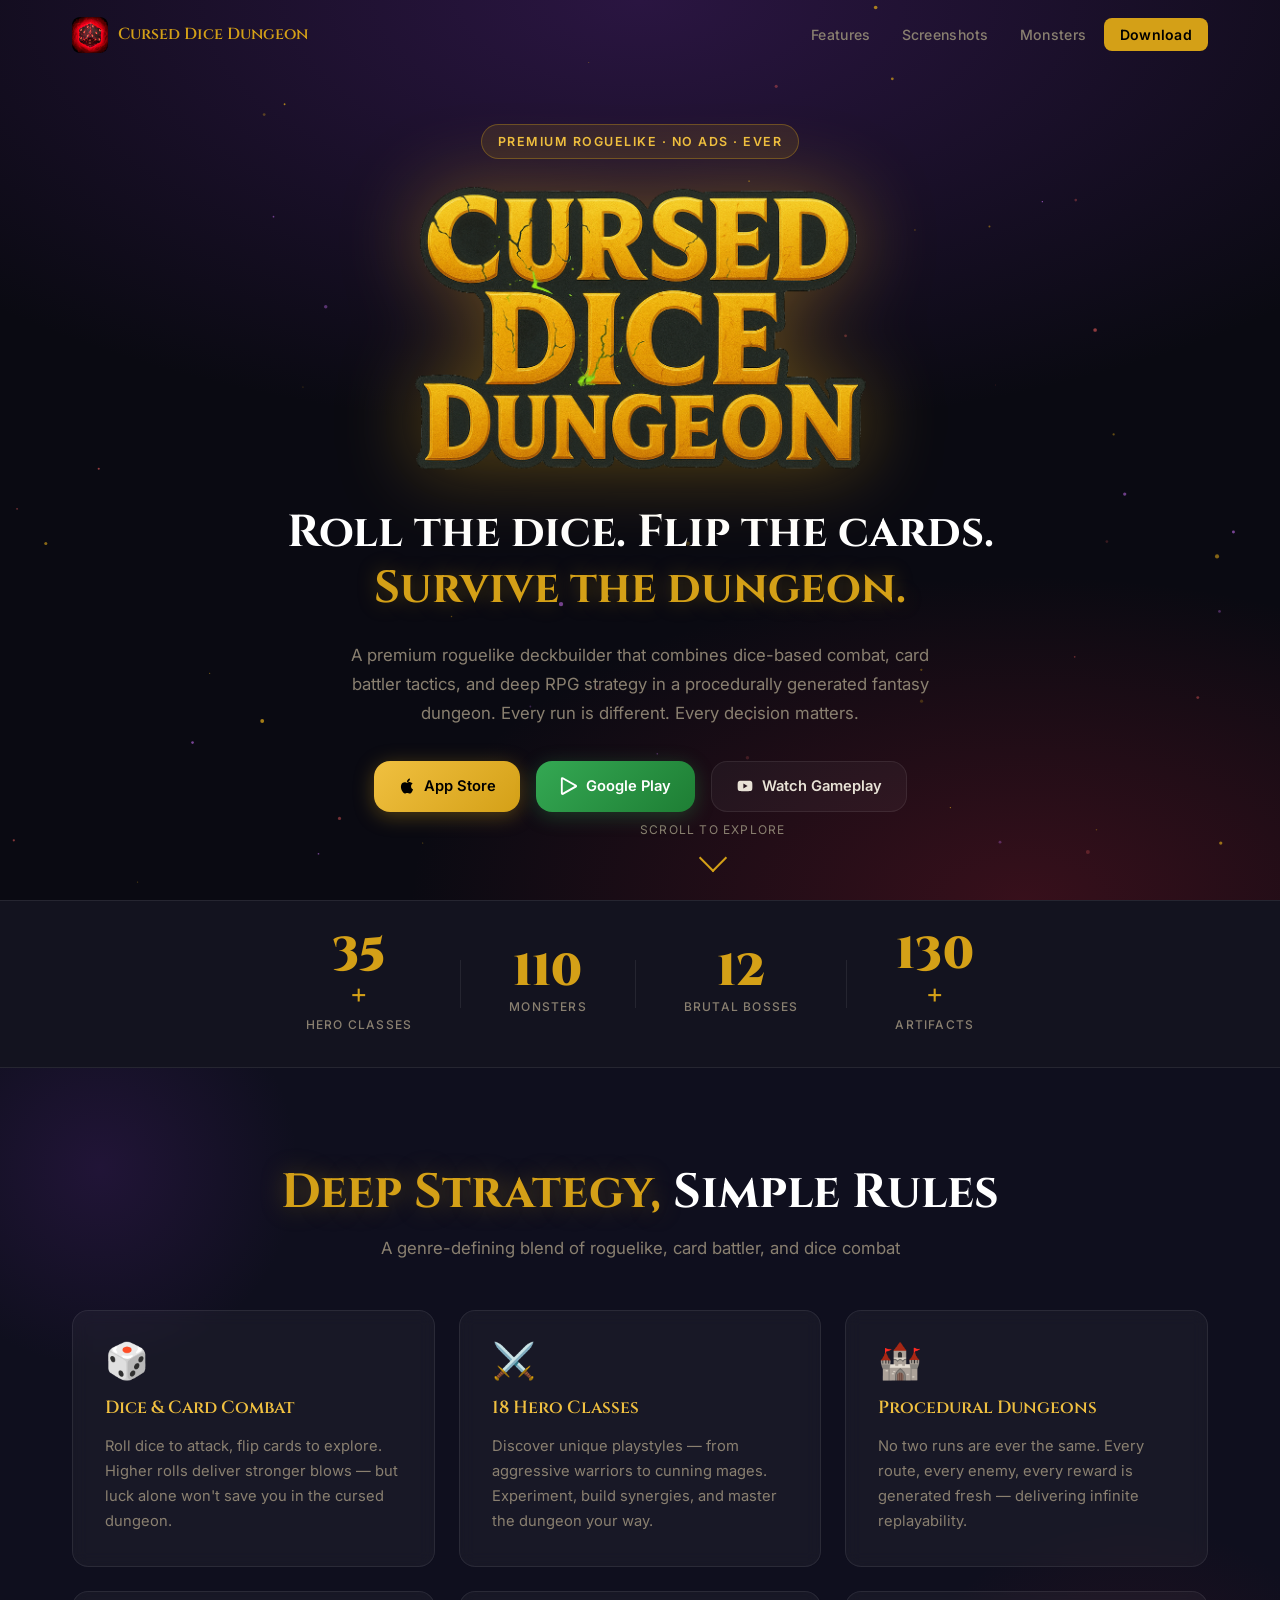
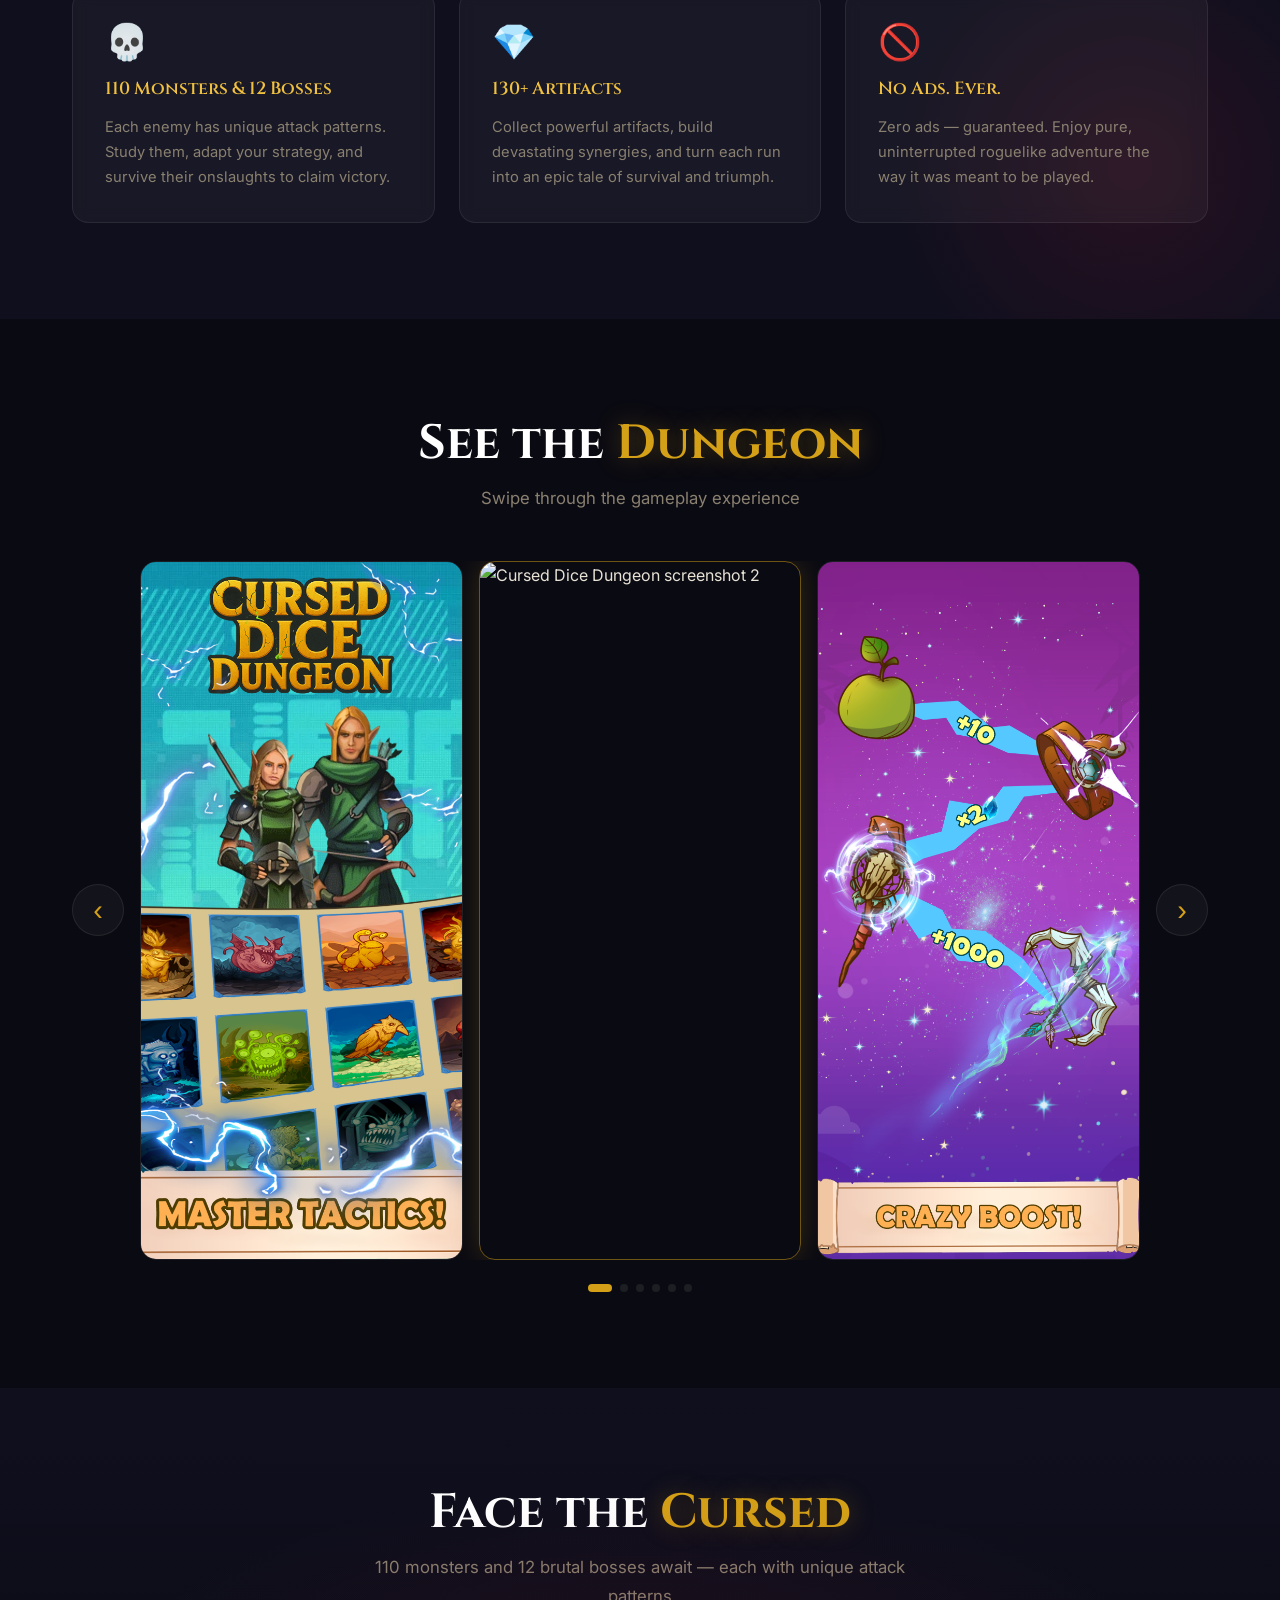
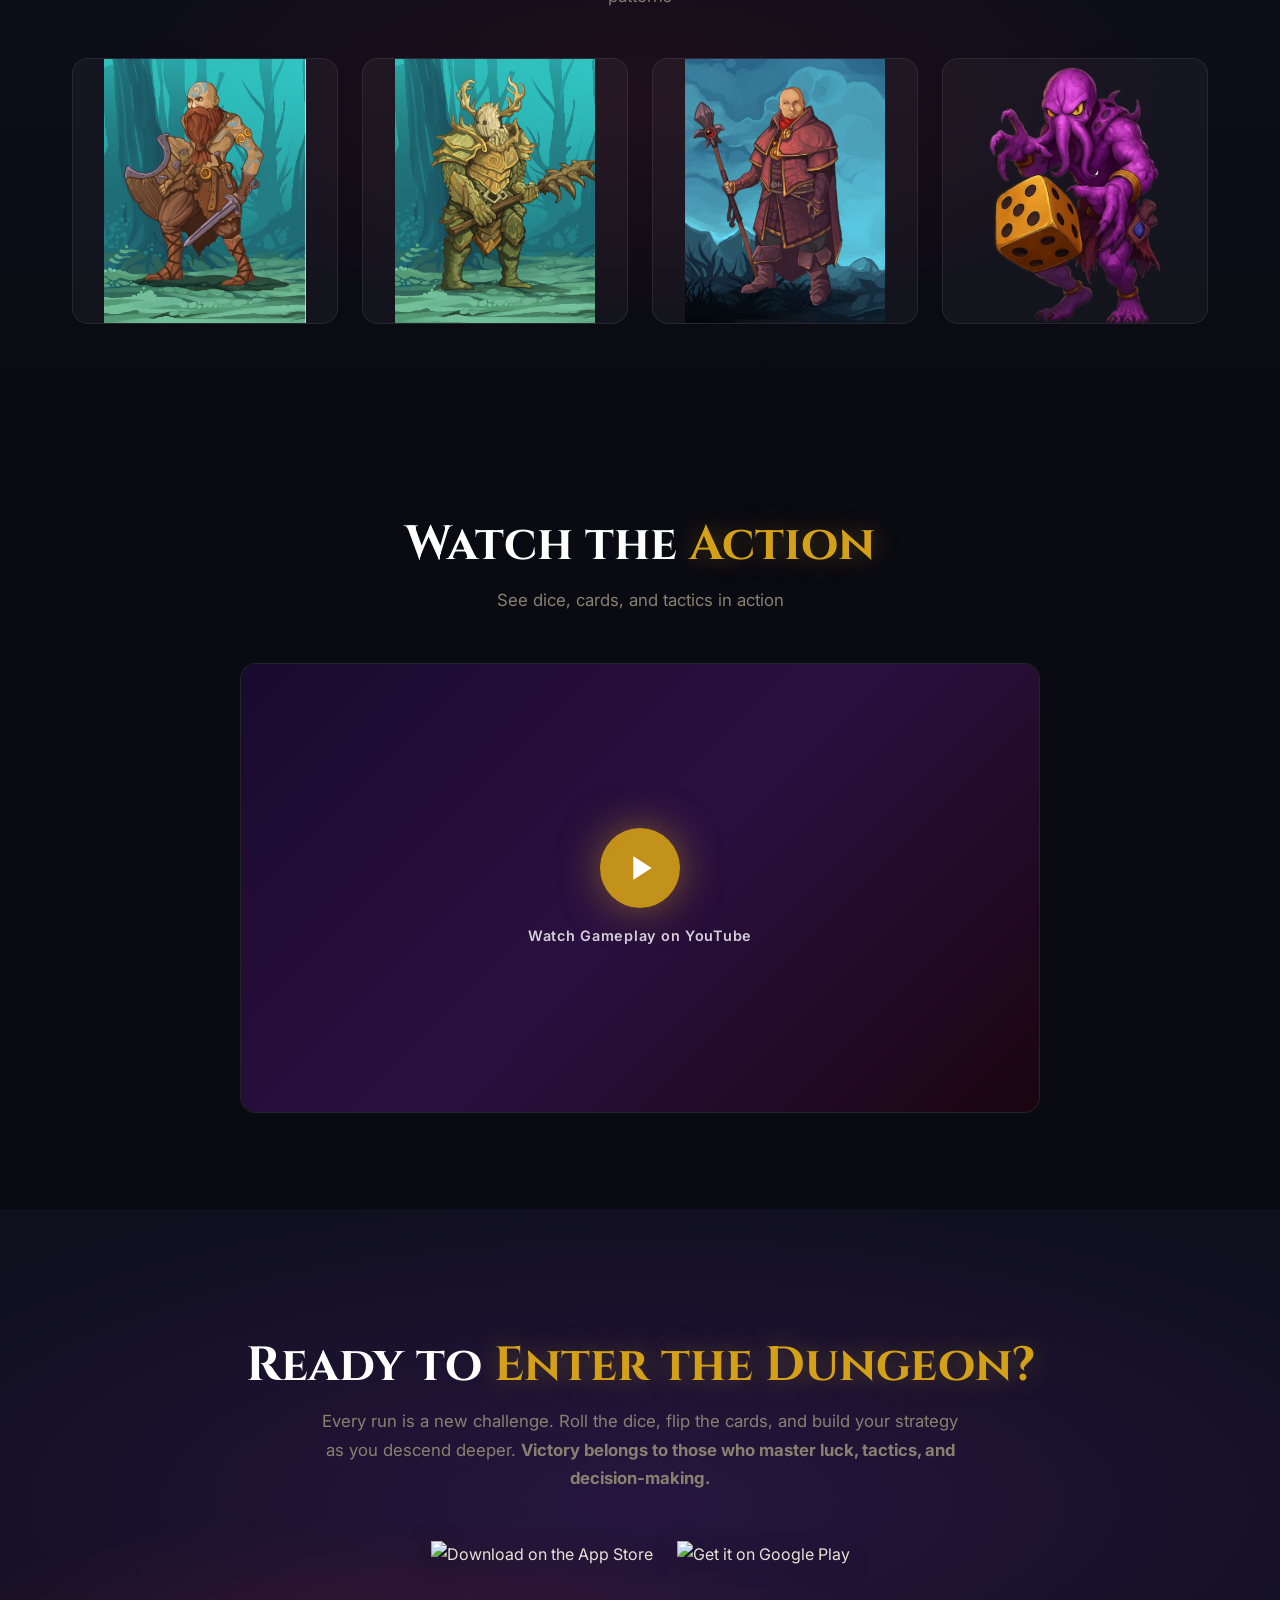
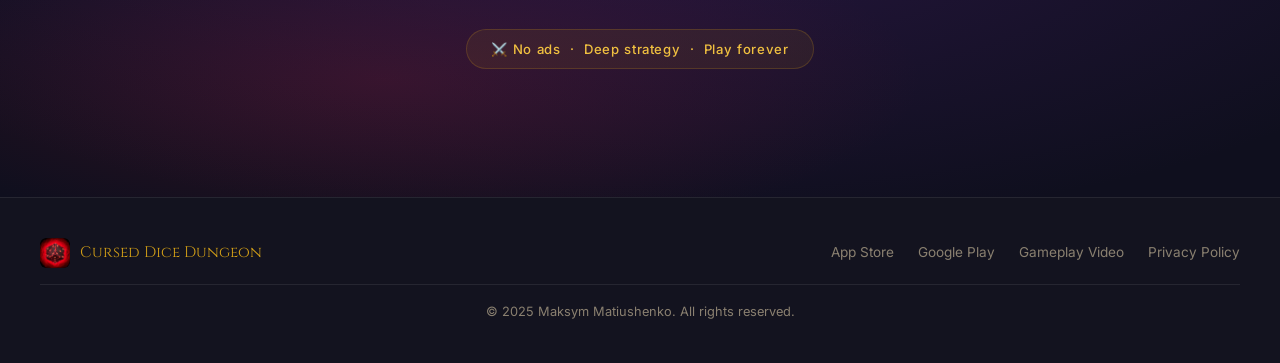
==== index.html @ 7d249b2a "first commit" ====
<!DOCTYPE html>
<html lang="en">
<head>
  <meta charset="UTF-8" />
  <meta name="viewport" content="width=device-width, initial-scale=1.0" />
  <title>Cursed Dice Dungeon — Roguelike Deckbuilder</title>
  <meta name="description" content="Survive the card dungeon — or die trying. 35 hero classes, 110 monsters and 12 brutal bosses. A premium roguelike deckbuilder with dice-based combat. No ads, ever." />
  <meta name="keywords" content="deckbuilder,dungeon crawler,spire,card battler,strategy,single,fantasy,slay,indie,monster,loot,rogue,cursed dice dungeon" />
  <meta property="og:title" content="Cursed Dice Dungeon — Roguelike Deckbuilder" />
  <meta property="og:description" content="18 hero classes, 110 monsters, 12 brutal bosses. Roll dice. Flip cards. Survive." />
  <meta property="og:image" content="Game Logo.png" />
  <meta property="og:type" content="website" />
  <meta name="twitter:card" content="summary_large_image" />
  <meta name="twitter:title" content="Cursed Dice Dungeon" />
  <meta name="twitter:description" content="A premium roguelike deckbuilder with dice combat. No ads, ever." />
  <link rel="icon" href="Icon.png" type="image/png" />
  <link rel="preconnect" href="https://fonts.googleapis.com" />
  <link rel="preconnect" href="https://fonts.gstatic.com" crossorigin />
  <link href="https://fonts.googleapis.com/css2?family=Cinzel:wght@400;600;700;900&family=Inter:wght@300;400;500;600&display=swap" rel="stylesheet" />
  <link rel="stylesheet" href="style.css" />
</head>
<body>

  <!-- ===== NAVIGATION ===== -->
  <nav class="navbar" id="navbar">
    <div class="nav-inner">
      <a href="#hero" class="nav-logo">
        <img src="Icon.png" alt="Cursed Dice Dungeon Icon" class="nav-icon" />
        <span>Cursed Dice Dungeon</span>
      </a>
      <ul class="nav-links">
        <li><a href="#features">Features</a></li>
        <li><a href="#screenshots">Screenshots</a></li>
        <li><a href="#monsters">Monsters</a></li>
        <li><a href="#download" class="nav-cta">Download</a></li>
      </ul>
      <button class="nav-burger" id="navBurger" aria-label="Toggle menu">
        <span></span><span></span><span></span>
      </button>
    </div>
    <div class="nav-mobile" id="navMobile">
      <a href="#features">Features</a>
      <a href="#screenshots">Screenshots</a>
      <a href="#monsters">Monsters</a>
      <a href="#download">Download</a>
    </div>
  </nav>

  <!-- ===== HERO ===== -->
  <section class="hero" id="hero">
    <div class="hero-bg-particles" id="particles"></div>
    <div class="hero-content">
      <div class="hero-badge reveal">Premium Roguelike · No Ads · Ever</div>
      <img src="Game Logo.png" alt="Cursed Dice Dungeon Logo" class="hero-logo reveal" loading="eager" />
      <p class="hero-tagline reveal">Roll the dice. Flip the cards. <br /><em>Survive the dungeon.</em></p>
      <p class="hero-sub reveal">
        A premium roguelike deckbuilder that combines dice-based combat, card battler tactics,
        and deep RPG strategy in a procedurally generated fantasy dungeon.
        Every run is different. Every decision matters.
      </p>
      <div class="hero-ctas reveal">
        <a href="https://apps.apple.com/us/app/cursed-dice-dungeon/id6755833256" class="btn btn-primary" target="_blank" rel="noopener">
          <svg viewBox="0 0 24 24" fill="currentColor" aria-hidden="true"><path d="M18.71 19.5c-.83 1.24-1.71 2.45-3.05 2.47-1.34.03-1.77-.79-3.29-.79-1.53 0-2 .77-3.27.82-1.31.05-2.3-1.32-3.14-2.53C4.25 17 2.94 12.45 4.7 9.39c.87-1.52 2.43-2.48 4.12-2.51 1.28-.02 2.5.87 3.29.87.78 0 2.26-1.07 3.8-.91.65.03 2.47.26 3.64 1.98-.09.06-2.17 1.28-2.15 3.81.03 3.02 2.65 4.03 2.68 4.04-.03.07-.42 1.44-1.38 2.83M13 3.5c.73-.83 1.94-1.46 2.94-1.5.13 1.17-.34 2.35-1.04 3.19-.69.85-1.83 1.51-2.95 1.42-.15-1.15.41-2.35 1.05-3.11z"/></svg>
          App Store
        </a>
        <a href="https://play.google.com/store/apps/details?id=com.maxdk9.dicedungeoncrawler" class="btn btn-secondary" target="_blank" rel="noopener">
          <svg viewBox="0 0 24 24" fill="currentColor" aria-hidden="true"><path d="M3.18 23.76a2 2 0 0 1-.89-.21 2.16 2.16 0 0 1-1.1-1.9V2.35A2.16 2.16 0 0 1 2.29.45a2 2 0 0 1 2.05.08l17.27 9.75a2.17 2.17 0 0 1 0 3.78L4.34 23.76a2 2 0 0 1-1.16.35zm.47-20.9v18.28L19.46 12z"/></svg>
          Google Play
        </a>
        <a href="https://youtu.be/4R80HAOgbP8" class="btn btn-ghost" target="_blank" rel="noopener">
          <svg viewBox="0 0 24 24" fill="currentColor" aria-hidden="true"><path d="M21.58 7.19a2.76 2.76 0 0 0-1.94-1.95C18.0 5 12 5 12 5s-6 0-7.64.24a2.76 2.76 0 0 0-1.94 1.95A29 29 0 0 0 2.18 12a29 29 0 0 0 .24 4.81 2.76 2.76 0 0 0 1.94 1.95C6 19 12 19 12 19s6 0 7.64-.24a2.76 2.76 0 0 0 1.94-1.95A29 29 0 0 0 21.82 12a29 29 0 0 0-.24-4.81zM9.82 15.27V8.73L15.45 12z"/></svg>
          Watch Gameplay
        </a>
      </div>
    </div>
    <div class="hero-scroll-hint">
      <span>Scroll to explore</span>
      <div class="scroll-arrow"></div>
    </div>
  </section>

  <!-- ===== STATS BAR ===== -->
  <div class="stats-bar reveal">
    <div class="stat-item">
      <span class="stat-num" data-target="35">0</span><span class="stat-plus">+</span>
      <span class="stat-label">Hero Classes</span>
    </div>
    <div class="stat-divider"></div>
    <div class="stat-item">
      <span class="stat-num" data-target="110">0</span>
      <span class="stat-label">Monsters</span>
    </div>
    <div class="stat-divider"></div>
    <div class="stat-item">
      <span class="stat-num" data-target="12">0</span>
      <span class="stat-label">Brutal Bosses</span>
    </div>
    <div class="stat-divider"></div>
    <div class="stat-item">
      <span class="stat-num" data-target="130">0</span>
      <span class="stat-plus">+</span>
      <span class="stat-label">Artifacts</span>
    </div>
  </div>

  <!-- ===== FEATURES ===== -->
  <section class="features" id="features">
    <div class="section-container">
      <h2 class="section-title reveal">
        <span class="title-glow">Deep Strategy,</span> Simple Rules
      </h2>
      <p class="section-subtitle reveal">
        A genre-defining blend of roguelike, card battler, and dice combat
      </p>
      <div class="features-grid">
        <div class="feature-card reveal">
          <div class="feature-icon">🎲</div>
          <h3>Dice &amp; Card Combat</h3>
          <p>Roll dice to attack, flip cards to explore. Higher rolls deliver stronger blows — but luck alone won't save you in the cursed dungeon.</p>
        </div>
        <div class="feature-card reveal">
          <div class="feature-icon">⚔️</div>
          <h3>18 Hero Classes</h3>
          <p>Discover unique playstyles — from aggressive warriors to cunning mages. Experiment, build synergies, and master the dungeon your way.</p>
        </div>
        <div class="feature-card reveal">
          <div class="feature-icon">🏰</div>
          <h3>Procedural Dungeons</h3>
          <p>No two runs are ever the same. Every route, every enemy, every reward is generated fresh — delivering infinite replayability.</p>
        </div>
        <div class="feature-card reveal">
          <div class="feature-icon">💀</div>
          <h3>110 Monsters &amp; 12 Bosses</h3>
          <p>Each enemy has unique attack patterns. Study them, adapt your strategy, and survive their onslaughts to claim victory.</p>
        </div>
        <div class="feature-card reveal">
          <div class="feature-icon">💎</div>
          <h3>130+ Artifacts</h3>
          <p>Collect powerful artifacts, build devastating synergies, and turn each run into an epic tale of survival and triumph.</p>
        </div>
        <div class="feature-card reveal">
          <div class="feature-icon">🚫</div>
          <h3>No Ads. Ever.</h3>
          <p>Zero ads — guaranteed. Enjoy pure, uninterrupted roguelike adventure the way it was meant to be played.</p>
        </div>
      </div>
    </div>
  </section>

  <!-- ===== SCREENSHOTS ===== -->
  <section class="screenshots" id="screenshots">
    <div class="section-container">
      <h2 class="section-title reveal">See the <span class="title-glow">Dungeon</span></h2>
      <p class="section-subtitle reveal">Swipe through the gameplay experience</p>

      <div class="carousel-wrapper reveal">
        <button class="carousel-btn carousel-prev" id="carouselPrev" aria-label="Previous">&#8249;</button>
        <div class="carousel-track-container">
          <div class="carousel-track" id="carouselTrack">
            <div class="carousel-slide"><img src="Cursed Dice - screenshots/iphone-size/1.png" alt="Cursed Dice Dungeon screenshot 1" loading="lazy" /></div>
            <div class="carousel-slide"><img src="Cursed Dice - screenshots/iphone-size/2.png" alt="Cursed Dice Dungeon screenshot 2" loading="lazy" /></div>
            <div class="carousel-slide"><img src="Cursed Dice - screenshots/iphone-size/3.png" alt="Cursed Dice Dungeon screenshot 3" loading="lazy" /></div>
            <div class="carousel-slide"><img src="Cursed Dice - screenshots/iphone-size/4.png" alt="Cursed Dice Dungeon screenshot 4" loading="lazy" /></div>
            <div class="carousel-slide"><img src="Cursed Dice - screenshots/iphone-size/5.png" alt="Cursed Dice Dungeon screenshot 5" loading="lazy" /></div>
            <div class="carousel-slide"><img src="Cursed Dice - screenshots/iphone-size/6.png" alt="Cursed Dice Dungeon screenshot 6" loading="lazy" /></div>
            <div class="carousel-slide"><img src="Cursed Dice - screenshots/iphone-size/7.png" alt="Cursed Dice Dungeon screenshot 7" loading="lazy" /></div>
            <div class="carousel-slide"><img src="Cursed Dice - screenshots/iphone-size/8.png" alt="Cursed Dice Dungeon screenshot 8" loading="lazy" /></div>
          </div>
        </div>
        <button class="carousel-btn carousel-next" id="carouselNext" aria-label="Next">&#8250;</button>
      </div>
      <div class="carousel-dots" id="carouselDots"></div>
    </div>
  </section>

  <!-- ===== MONSTERS ===== -->
  <section class="monsters" id="monsters">
    <div class="section-container">
      <h2 class="section-title reveal">Face the <span class="title-glow">Cursed</span></h2>
      <p class="section-subtitle reveal">110 monsters and 12 brutal bosses await — each with unique attack patterns</p>
      <div class="monsters-grid">
        <div class="monster-card reveal">
          <div class="monster-img-wrap">
            <img src="Monsters/01.png" alt="Dungeon Monster" loading="lazy" />
          </div>
        </div>
        <div class="monster-card reveal">
          <div class="monster-img-wrap">
            <img src="Monsters/02.png" alt="Dungeon Monster" loading="lazy" />
          </div>
        </div>
        <div class="monster-card reveal">
          <div class="monster-img-wrap">
            <img src="Monsters/17.png" alt="Dungeon Monster" loading="lazy" />
          </div>
        </div>
        <div class="monster-card reveal">
          <div class="monster-img-wrap">
            <img src="Monsters/MainMenuMonster.png" alt="Dungeon Boss" loading="lazy" />
          </div>
        </div>
      </div>
    </div>
  </section>

  <!-- ===== VIDEO ===== -->
  <section class="video-section reveal">
    <div class="section-container">
      <h2 class="section-title reveal">Watch the <span class="title-glow">Action</span></h2>
      <p class="section-subtitle reveal">See dice, cards, and tactics in action</p>
      <div class="video-wrapper reveal">
        <div class="video-embed">
          <a href="https://youtu.be/4R80HAOgbP8" target="_blank" rel="noopener" class="video-thumbnail-link" id="videoLink">
            <div class="video-play-overlay">
              <div class="video-play-btn">
                <svg viewBox="0 0 24 24" fill="white" width="40" height="40"><path d="M8 5v14l11-7z"/></svg>
              </div>
              <p>Watch Gameplay on YouTube</p>
            </div>
          </a>
        </div>
      </div>
    </div>
  </section>

  <!-- ===== DOWNLOAD CTA ===== -->
  <section class="download" id="download">
    <div class="download-bg"></div>
    <div class="section-container download-content">
      <h2 class="section-title reveal">Ready to <span class="title-glow">Enter the Dungeon?</span></h2>
      <p class="section-subtitle reveal">
        Every run is a new challenge. Roll the dice, flip the cards, and build your strategy as you descend deeper.
        <strong>Victory belongs to those who master luck, tactics, and decision-making.</strong>
      </p>
      <div class="download-badges reveal">
        <a href="https://apps.apple.com/us/app/cursed-dice-dungeon/id6755833256" target="_blank" rel="noopener" class="store-badge">
          <img src="https://developer.apple.com/assets/elements/badges/download-on-the-app-store.svg" alt="Download on the App Store" />
        </a>
        <a href="https://play.google.com/store/apps/details?id=com.maxdk9.dicedungeoncrawler" target="_blank" rel="noopener" class="store-badge">
          <img src="https://upload.wikimedia.org/wikipedia/commons/7/78/Google_Play_Store_badge_EN.svg" alt="Get it on Google Play" />
        </a>
      </div>
      <div class="no-ads-badge reveal">⚔️ No ads &nbsp;·&nbsp; Deep strategy &nbsp;·&nbsp; Play forever</div>
    </div>
  </section>

  <!-- ===== FOOTER ===== -->
  <footer class="footer">
    <div class="footer-inner">
      <div class="footer-brand">
        <img src="Icon.png" alt="Icon" class="footer-icon" />
        <span>Cursed Dice Dungeon</span>
      </div>
      <div class="footer-links">
        <a href="https://apps.apple.com/us/app/cursed-dice-dungeon/id6755833256" target="_blank" rel="noopener">App Store</a>
        <a href="https://play.google.com/store/apps/details?id=com.maxdk9.dicedungeoncrawler" target="_blank" rel="noopener">Google Play</a>
        <a href="https://youtu.be/4R80HAOgbP8" target="_blank" rel="noopener">Gameplay Video</a>
        <a href="privacy.html">Privacy Policy</a>
      </div>
      <p class="footer-copy">© 2025 Maksym Matiushenko. All rights reserved.</p>
    </div>
  </footer>

  <script src="script.js"></script>
</body>
</html>
---- style.css ----
/* ============================================================
   CURSED DICE DUNGEON — PROMO SITE STYLES
   Dark Fantasy Theme · Gold Accents · Glassmorphism
   ============================================================ */

/* === CSS VARIABLES === */
:root {
  --clr-bg:        #0a0a12;
  --clr-bg2:       #0f0f1e;
  --clr-surface:   #13131f;
  --clr-card:      rgba(255,255,255,0.04);
  --clr-border:    rgba(255,255,255,0.08);

  --clr-gold:      #d4a017;
  --clr-gold-lt:   #f0c040;
  --clr-gold-dk:   #8b6914;
  --clr-crimson:   #8b1a2c;
  --clr-purple:    #4a2070;
  --clr-glow:      rgba(212,160,23,0.35);

  --clr-text:      #e8e2d6;
  --clr-text-muted:#8a8070;

  --ff-title:      'Cinzel', serif;
  --ff-body:       'Inter', sans-serif;

  --radius:        16px;
  --shadow:        0 8px 40px rgba(0,0,0,0.6);
  --shadow-gold:   0 0 30px rgba(212,160,23,0.25);

  --trans:         0.35s cubic-bezier(0.4,0,0.2,1);
}

/* === RESET & BASE === */
*, *::before, *::after { box-sizing: border-box; margin: 0; padding: 0; }

html { scroll-behavior: smooth; }

body {
  background: var(--clr-bg);
  color: var(--clr-text);
  font-family: var(--ff-body);
  font-size: 16px;
  line-height: 1.7;
  overflow-x: hidden;
}

img { display: block; max-width: 100%; }
a { color: inherit; text-decoration: none; }
ul { list-style: none; }

/* === SCROLLBAR === */
::-webkit-scrollbar { width: 6px; }
::-webkit-scrollbar-track { background: var(--clr-bg); }
::-webkit-scrollbar-thumb { background: var(--clr-gold-dk); border-radius: 3px; }

/* === SELECTION === */
::selection { background: var(--clr-gold); color: #000; }

/* ============================================================
   NAVIGATION
   ============================================================ */
.navbar {
  position: fixed;
  top: 0; left: 0; right: 0;
  z-index: 1000;
  transition: background var(--trans), box-shadow var(--trans);
}
.navbar.scrolled {
  background: rgba(10,10,18,0.92);
  backdrop-filter: blur(20px);
  -webkit-backdrop-filter: blur(20px);
  box-shadow: 0 1px 0 var(--clr-border), 0 4px 30px rgba(0,0,0,0.5);
}

.nav-inner {
  max-width: 1200px;
  margin: 0 auto;
  padding: 0 2rem;
  height: 70px;
  display: flex;
  align-items: center;
  justify-content: space-between;
  gap: 2rem;
}

.nav-logo {
  display: flex;
  align-items: center;
  gap: 0.65rem;
  font-family: var(--ff-title);
  font-size: 1rem;
  font-weight: 600;
  color: var(--clr-gold);
  transition: opacity var(--trans);
}
.nav-logo:hover { opacity: 0.8; }
.nav-icon { width: 36px; height: 36px; border-radius: 8px; }

.nav-links {
  display: flex;
  align-items: center;
  gap: 0.25rem;
}
.nav-links a {
  padding: 0.5rem 0.85rem;
  font-size: 0.88rem;
  font-weight: 500;
  color: var(--clr-text-muted);
  border-radius: 8px;
  transition: color var(--trans), background var(--trans);
  letter-spacing: 0.02em;
}
.nav-links a:hover { color: var(--clr-text); background: var(--clr-card); }
.nav-links .nav-cta {
  background: var(--clr-gold);
  color: #000 !important;
  font-weight: 600;
  padding: 0.5rem 1rem;
}
.nav-links .nav-cta:hover { background: var(--clr-gold-lt); }

.nav-burger {
  display: none;
  flex-direction: column;
  gap: 5px;
  background: none;
  border: none;
  cursor: pointer;
  padding: 4px;
}
.nav-burger span {
  display: block;
  width: 24px;
  height: 2px;
  background: var(--clr-gold);
  border-radius: 2px;
  transition: transform var(--trans), opacity var(--trans);
}

.nav-mobile {
  display: none;
  flex-direction: column;
  background: rgba(10,10,18,0.97);
  backdrop-filter: blur(20px);
  border-top: 1px solid var(--clr-border);
  padding: 1rem 2rem 1.5rem;
}
.nav-mobile a {
  padding: 0.75rem 0;
  font-size: 1rem;
  font-weight: 500;
  color: var(--clr-text-muted);
  border-bottom: 1px solid var(--clr-border);
  transition: color var(--trans);
}
.nav-mobile a:last-child { border-bottom: none; }
.nav-mobile a:hover { color: var(--clr-gold); }
.nav-mobile.open { display: flex; }

/* ============================================================
   HERO
   ============================================================ */
.hero {
  min-height: 100vh;
  display: flex;
  flex-direction: column;
  align-items: center;
  justify-content: center;
  text-align: center;
  padding: 100px 2rem 4rem;
  position: relative;
  overflow: hidden;
  background: radial-gradient(ellipse 120% 80% at 50% 0%, rgba(74,32,112,0.5) 0%, transparent 60%),
              radial-gradient(ellipse 80% 60% at 80% 100%, rgba(139,26,44,0.35) 0%, transparent 60%),
              var(--clr-bg);
}

/* Particle canvas background */
.hero-bg-particles {
  position: absolute;
  inset: 0;
  pointer-events: none;
  z-index: 0;
}

.hero-content {
  position: relative;
  z-index: 1;
  max-width: 820px;
  display: flex;
  flex-direction: column;
  align-items: center;
  gap: 1.5rem;
}

.hero-badge {
  display: inline-block;
  padding: 0.35rem 1rem;
  background: rgba(212,160,23,0.12);
  border: 1px solid rgba(212,160,23,0.35);
  border-radius: 100px;
  font-size: 0.78rem;
  font-weight: 600;
  letter-spacing: 0.12em;
  text-transform: uppercase;
  color: var(--clr-gold-lt);
}

.hero-logo {
  width: min(480px, 90vw);
  filter: drop-shadow(0 0 40px rgba(212,160,23,0.4));
  animation: heroFloat 4s ease-in-out infinite;
}
@keyframes heroFloat {
  0%,100% { transform: translateY(0px); }
  50%      { transform: translateY(-12px); }
}

.hero-tagline {
  font-family: var(--ff-title);
  font-size: clamp(1.8rem, 4vw, 2.8rem);
  font-weight: 700;
  line-height: 1.25;
  color: #fff;
}
.hero-tagline em {
  font-style: normal;
  color: var(--clr-gold);
  text-shadow: 0 0 20px var(--clr-glow);
}

.hero-sub {
  max-width: 600px;
  color: var(--clr-text-muted);
  font-size: 1.05rem;
  line-height: 1.75;
}

.hero-ctas {
  display: flex;
  gap: 1rem;
  flex-wrap: wrap;
  justify-content: center;
  margin-top: 0.5rem;
}

/* Scroll hint */
.hero-scroll-hint {
  position: absolute;
  bottom: 2rem;
  left: 50%;
  transform: translateX(-50%);
  display: flex;
  flex-direction: column;
  align-items: center;
  gap: 0.5rem;
  color: var(--clr-text-muted);
  font-size: 0.75rem;
  letter-spacing: 0.1em;
  text-transform: uppercase;
  animation: fadeInUp 1s 1.5s both;
}
.scroll-arrow {
  width: 20px;
  height: 20px;
  border-right: 2px solid var(--clr-gold);
  border-bottom: 2px solid var(--clr-gold);
  transform: rotate(45deg);
  animation: scrollBounce 1.5s ease infinite;
}
@keyframes scrollBounce {
  0%,100% { transform: rotate(45deg) translateY(0); }
  50%      { transform: rotate(45deg) translateY(6px); }
}

/* ============================================================
   BUTTONS
   ============================================================ */
.btn {
  display: inline-flex;
  align-items: center;
  gap: 0.5rem;
  padding: 0.75rem 1.5rem;
  border-radius: var(--radius);
  font-family: var(--ff-body);
  font-size: 0.92rem;
  font-weight: 600;
  cursor: pointer;
  transition: all var(--trans);
  white-space: nowrap;
}
.btn svg { width: 18px; height: 18px; flex-shrink: 0; }

.btn-primary {
  background: linear-gradient(135deg, var(--clr-gold-lt) 0%, var(--clr-gold) 100%);
  color: #000;
  box-shadow: 0 4px 20px rgba(212,160,23,0.35);
}
.btn-primary:hover {
  transform: translateY(-2px);
  box-shadow: 0 8px 30px rgba(212,160,23,0.5);
}

.btn-secondary {
  background: linear-gradient(135deg, #34a853 0%, #1e7e34 100%);
  color: #fff;
  box-shadow: 0 4px 20px rgba(52,168,83,0.3);
}
.btn-secondary:hover {
  transform: translateY(-2px);
  box-shadow: 0 8px 30px rgba(52,168,83,0.45);
}

.btn-ghost {
  background: var(--clr-card);
  color: var(--clr-text);
  border: 1px solid var(--clr-border);
}
.btn-ghost:hover {
  background: rgba(255,255,255,0.08);
  border-color: rgba(255,255,255,0.16);
  transform: translateY(-2px);
}

/* ============================================================
   STATS BAR
   ============================================================ */
.stats-bar {
  background: var(--clr-surface);
  border-top: 1px solid var(--clr-border);
  border-bottom: 1px solid var(--clr-border);
  padding: 2rem 2rem;
  display: flex;
  justify-content: center;
  align-items: center;
  gap: 0;
  flex-wrap: wrap;
}

.stat-item {
  display: flex;
  flex-direction: column;
  align-items: center;
  padding: 0 3rem;
  gap: 0.15rem;
  position: relative;
}

.stat-num {
  font-family: var(--ff-title);
  font-size: clamp(2rem, 4vw, 2.8rem);
  font-weight: 900;
  color: var(--clr-gold);
  line-height: 1;
  display: inline;
}
.stat-plus {
  font-family: var(--ff-title);
  font-size: clamp(1.5rem, 3vw, 2rem);
  font-weight: 900;
  color: var(--clr-gold);
  line-height: 1;
  display: inline;
}

.stat-label {
  font-size: 0.75rem;
  font-weight: 500;
  letter-spacing: 0.1em;
  text-transform: uppercase;
  color: var(--clr-text-muted);
}

.stat-divider {
  width: 1px;
  height: 48px;
  background: var(--clr-border);
  flex-shrink: 0;
}

/* ============================================================
   SECTION COMMONS
   ============================================================ */
.section-container {
  max-width: 1200px;
  margin: 0 auto;
  padding: 0 2rem;
}

.section-title {
  font-family: var(--ff-title);
  font-size: clamp(1.8rem, 4vw, 3rem);
  font-weight: 700;
  text-align: center;
  color: #fff;
  margin-bottom: 0.75rem;
  line-height: 1.2;
}
.title-glow {
  color: var(--clr-gold);
  text-shadow: 0 0 25px var(--clr-glow);
}

.section-subtitle {
  text-align: center;
  color: var(--clr-text-muted);
  font-size: 1.05rem;
  max-width: 560px;
  margin: 0 auto 3rem;
}

/* ============================================================
   FEATURES
   ============================================================ */
.features {
  padding: 6rem 0;
  background: var(--clr-bg2);
  position: relative;
  overflow: hidden;
}
.features::before {
  content: '';
  position: absolute;
  top: -100px; left: -100px;
  width: 400px; height: 400px;
  background: radial-gradient(circle, rgba(74,32,112,0.3) 0%, transparent 70%);
  pointer-events: none;
}
.features::after {
  content: '';
  position: absolute;
  bottom: -100px; right: -100px;
  width: 500px; height: 500px;
  background: radial-gradient(circle, rgba(139,26,44,0.2) 0%, transparent 70%);
  pointer-events: none;
}

.features-grid {
  display: grid;
  grid-template-columns: repeat(auto-fit, minmax(310px, 1fr));
  gap: 1.5rem;
  position: relative;
  z-index: 1;
}

.feature-card {
  background: var(--clr-card);
  border: 1px solid var(--clr-border);
  border-radius: var(--radius);
  padding: 2rem;
  transition: transform var(--trans), border-color var(--trans), box-shadow var(--trans);
  backdrop-filter: blur(8px);
  position: relative;
  overflow: hidden;
}
.feature-card::before {
  content: '';
  position: absolute;
  inset: 0;
  border-radius: inherit;
  background: linear-gradient(135deg, rgba(212,160,23,0.04) 0%, transparent 60%);
  opacity: 0;
  transition: opacity var(--trans);
}
.feature-card:hover {
  transform: translateY(-6px);
  border-color: rgba(212,160,23,0.3);
  box-shadow: 0 12px 40px rgba(0,0,0,0.4), 0 0 20px rgba(212,160,23,0.1);
}
.feature-card:hover::before { opacity: 1; }

.feature-icon {
  font-size: 2.2rem;
  margin-bottom: 1rem;
  line-height: 1;
}

.feature-card h3 {
  font-family: var(--ff-title);
  font-size: 1.1rem;
  font-weight: 600;
  color: var(--clr-gold-lt);
  margin-bottom: 0.6rem;
}

.feature-card p {
  font-size: 0.92rem;
  color: var(--clr-text-muted);
  line-height: 1.7;
}

/* ============================================================
   SCREENSHOTS CAROUSEL
   ============================================================ */
.screenshots {
  padding: 6rem 0;
  background: var(--clr-bg);
  overflow: hidden;
}

.carousel-wrapper {
  display: flex;
  align-items: center;
  gap: 1rem;
  margin-bottom: 1.5rem;
}

.carousel-track-container {
  overflow: hidden;
  flex: 1;
  border-radius: var(--radius);
}

.carousel-track {
  display: flex;
  gap: 1rem;
  transition: transform 0.5s cubic-bezier(0.4,0,0.2,1);
}

.carousel-slide {
  flex: 0 0 calc(33.33% - 0.67rem);
  border-radius: var(--radius);
  overflow: hidden;
  border: 1px solid var(--clr-border);
  aspect-ratio: 9/19.5;
  transition: transform var(--trans), box-shadow var(--trans);
}
.carousel-slide img {
  width: 100%;
  height: 100%;
  object-fit: cover;
  transition: transform 0.5s ease;
}
.carousel-slide:hover {
  transform: scale(1.02);
  box-shadow: 0 16px 50px rgba(0,0,0,0.5), 0 0 20px rgba(212,160,23,0.15);
}
.carousel-slide:hover img { transform: scale(1.04); }

/* Active/center slide highlight */
.carousel-slide.active {
  border-color: rgba(212,160,23,0.5);
  box-shadow: 0 0 30px rgba(212,160,23,0.2);
}

.carousel-btn {
  flex-shrink: 0;
  width: 52px; height: 52px;
  background: var(--clr-card);
  border: 1px solid var(--clr-border);
  border-radius: 50%;
  color: var(--clr-gold);
  font-size: 1.8rem;
  cursor: pointer;
  transition: all var(--trans);
  display: flex;
  align-items: center;
  justify-content: center;
  line-height: 1;
}
.carousel-btn:hover {
  background: rgba(212,160,23,0.15);
  border-color: var(--clr-gold);
  transform: scale(1.08);
}

.carousel-dots {
  display: flex;
  justify-content: center;
  gap: 0.5rem;
}
.dot {
  width: 8px; height: 8px;
  border-radius: 50%;
  background: var(--clr-border);
  border: none;
  cursor: pointer;
  transition: background var(--trans), transform var(--trans), width var(--trans);
}
.dot.active {
  background: var(--clr-gold);
  width: 24px;
  border-radius: 4px;
}

/* ============================================================
   MONSTERS
   ============================================================ */
.monsters {
  padding: 6rem 0;
  background: linear-gradient(180deg, var(--clr-bg2) 0%, var(--clr-bg) 100%);
  position: relative;
  overflow: hidden;
}
.monsters::before {
  content: '';
  position: absolute;
  inset: 0;
  background: radial-gradient(ellipse 60% 50% at 50% 50%, rgba(139,26,44,0.15) 0%, transparent 70%);
  pointer-events: none;
}

.monsters-grid {
  display: grid;
  grid-template-columns: repeat(4, 1fr);
  gap: 1.5rem;
  position: relative;
  z-index: 1;
}

.monster-card {
  border-radius: var(--radius);
  overflow: hidden;
  border: 1px solid var(--clr-border);
  background: var(--clr-card);
  transition: transform var(--trans), box-shadow var(--trans), border-color var(--trans);
  aspect-ratio: 1;
}
.monster-img-wrap {
  width: 100%;
  height: 100%;
  overflow: hidden;
  display: flex;
  align-items: center;
  justify-content: center;
}
.monster-img-wrap img {
  width: 100%;
  height: 100%;
  object-fit: contain;
  transition: transform 0.5s ease;
}
.monster-card:hover {
  transform: translateY(-8px) scale(1.02);
  border-color: rgba(139,26,44,0.6);
  box-shadow: 0 20px 50px rgba(0,0,0,0.5), 0 0 25px rgba(139,26,44,0.25);
}
.monster-card:hover .monster-img-wrap img { transform: scale(1.08); }

/* ============================================================
   VIDEO SECTION
   ============================================================ */
.video-section {
  padding: 6rem 0;
  background: var(--clr-bg);
}

.video-wrapper { max-width: 800px; margin: 0 auto; }

.video-embed {
  border-radius: var(--radius);
  overflow: hidden;
  border: 1px solid var(--clr-border);
  background: #111;
}

.video-thumbnail-link {
  display: block;
  position: relative;
  aspect-ratio: 16/9;
  background: linear-gradient(135deg, #1a0a2e 0%, #2a1040 50%, #1a0510 100%);
  cursor: pointer;
}
.video-play-overlay {
  position: absolute;
  inset: 0;
  display: flex;
  flex-direction: column;
  align-items: center;
  justify-content: center;
  gap: 1rem;
  transition: background var(--trans);
}
.video-play-overlay:hover { background: rgba(0,0,0,0.2); }
.video-play-btn {
  width: 80px; height: 80px;
  background: rgba(212,160,23,0.9);
  border-radius: 50%;
  display: flex;
  align-items: center;
  justify-content: center;
  transition: transform var(--trans), background var(--trans);
  box-shadow: 0 0 40px rgba(212,160,23,0.5);
}
.video-play-overlay:hover .video-play-btn {
  transform: scale(1.1);
  background: var(--clr-gold-lt);
}
.video-play-overlay p {
  font-size: 0.9rem;
  font-weight: 600;
  color: rgba(255,255,255,0.8);
  letter-spacing: 0.05em;
}

/* ============================================================
   DOWNLOAD CTA
   ============================================================ */
.download {
  padding: 8rem 0;
  position: relative;
  overflow: hidden;
  text-align: center;
}
.download-bg {
  position: absolute;
  inset: 0;
  background:
    radial-gradient(ellipse 100% 80% at 50% 50%, rgba(74,32,112,0.4) 0%, transparent 70%),
    radial-gradient(ellipse 60% 40% at 30% 80%, rgba(139,26,44,0.3) 0%, transparent 70%),
    var(--clr-bg2);
}

.download-content {
  position: relative;
  z-index: 1;
}
.download-content .section-subtitle { max-width: 640px; }

.download-badges {
  display: flex;
  gap: 1.5rem;
  justify-content: center;
  flex-wrap: wrap;
  margin-bottom: 2rem;
}
.store-badge img {
  height: 56px;
  transition: transform var(--trans), filter var(--trans);
  filter: drop-shadow(0 4px 12px rgba(0,0,0,0.4));
}
.store-badge:hover img { transform: translateY(-4px) scale(1.04); }

.no-ads-badge {
  display: inline-block;
  padding: 0.5rem 1.5rem;
  background: rgba(212,160,23,0.08);
  border: 1px solid rgba(212,160,23,0.2);
  border-radius: 100px;
  font-size: 0.82rem;
  font-weight: 500;
  letter-spacing: 0.05em;
  color: var(--clr-gold-lt);
}

/* ============================================================
   FOOTER
   ============================================================ */
.footer {
  background: var(--clr-surface);
  border-top: 1px solid var(--clr-border);
  padding: 2.5rem 2rem;
}
.footer-inner {
  max-width: 1200px;
  margin: 0 auto;
  display: flex;
  flex-wrap: wrap;
  align-items: center;
  justify-content: space-between;
  gap: 1rem;
}
.footer-brand {
  display: flex;
  align-items: center;
  gap: 0.6rem;
  font-family: var(--ff-title);
  font-size: 0.95rem;
  color: var(--clr-gold);
}
.footer-icon { width: 30px; height: 30px; border-radius: 6px; }

.footer-links {
  display: flex;
  gap: 1.5rem;
}
.footer-links a {
  font-size: 0.85rem;
  color: var(--clr-text-muted);
  transition: color var(--trans);
}
.footer-links a:hover { color: var(--clr-gold); }

.footer-copy {
  font-size: 0.8rem;
  color: var(--clr-text-muted);
  width: 100%;
  text-align: center;
  padding-top: 1rem;
  border-top: 1px solid var(--clr-border);
}

/* ============================================================
   SCROLL REVEAL
   ============================================================ */
.reveal {
  opacity: 0;
  transform: translateY(30px);
  transition: opacity 0.7s ease, transform 0.7s ease;
}
.reveal.visible {
  opacity: 1;
  transform: none;
}

@keyframes fadeInUp {
  from { opacity: 0; transform: translateY(20px); }
  to   { opacity: 1; transform: translateY(0); }
}

/* ============================================================
   RESPONSIVE
   ============================================================ */
@media (max-width: 900px) {
  .nav-links { display: none; }
  .nav-burger { display: flex; }

  .monsters-grid { grid-template-columns: repeat(2, 1fr); }
  .carousel-slide { flex: 0 0 calc(50% - 0.5rem); }
  .stat-item { padding: 0 1.5rem; }
}

@media (max-width: 600px) {
  .hero { padding: 90px 1.25rem 3rem; }
  .hero-ctas { flex-direction: column; align-items: center; }
  .section-container { padding: 0 1.25rem; }

  .stats-bar { gap: 1rem; padding: 1.5rem 1rem; }
  .stat-divider { display: none; }
  .stat-item { padding: 0.5rem 1rem; }

  .monsters-grid { grid-template-columns: repeat(2, 1fr); gap: 1rem; }
  .carousel-slide { flex: 0 0 calc(100% - 0rem); }
  .carousel-btn { width: 40px; height: 40px; font-size: 1.4rem; }

  .features-grid { grid-template-columns: 1fr; }
  .download-badges { flex-direction: column; align-items: center; }

  .footer-inner { justify-content: center; text-align: center; }
  .footer-links { justify-content: center; }
}
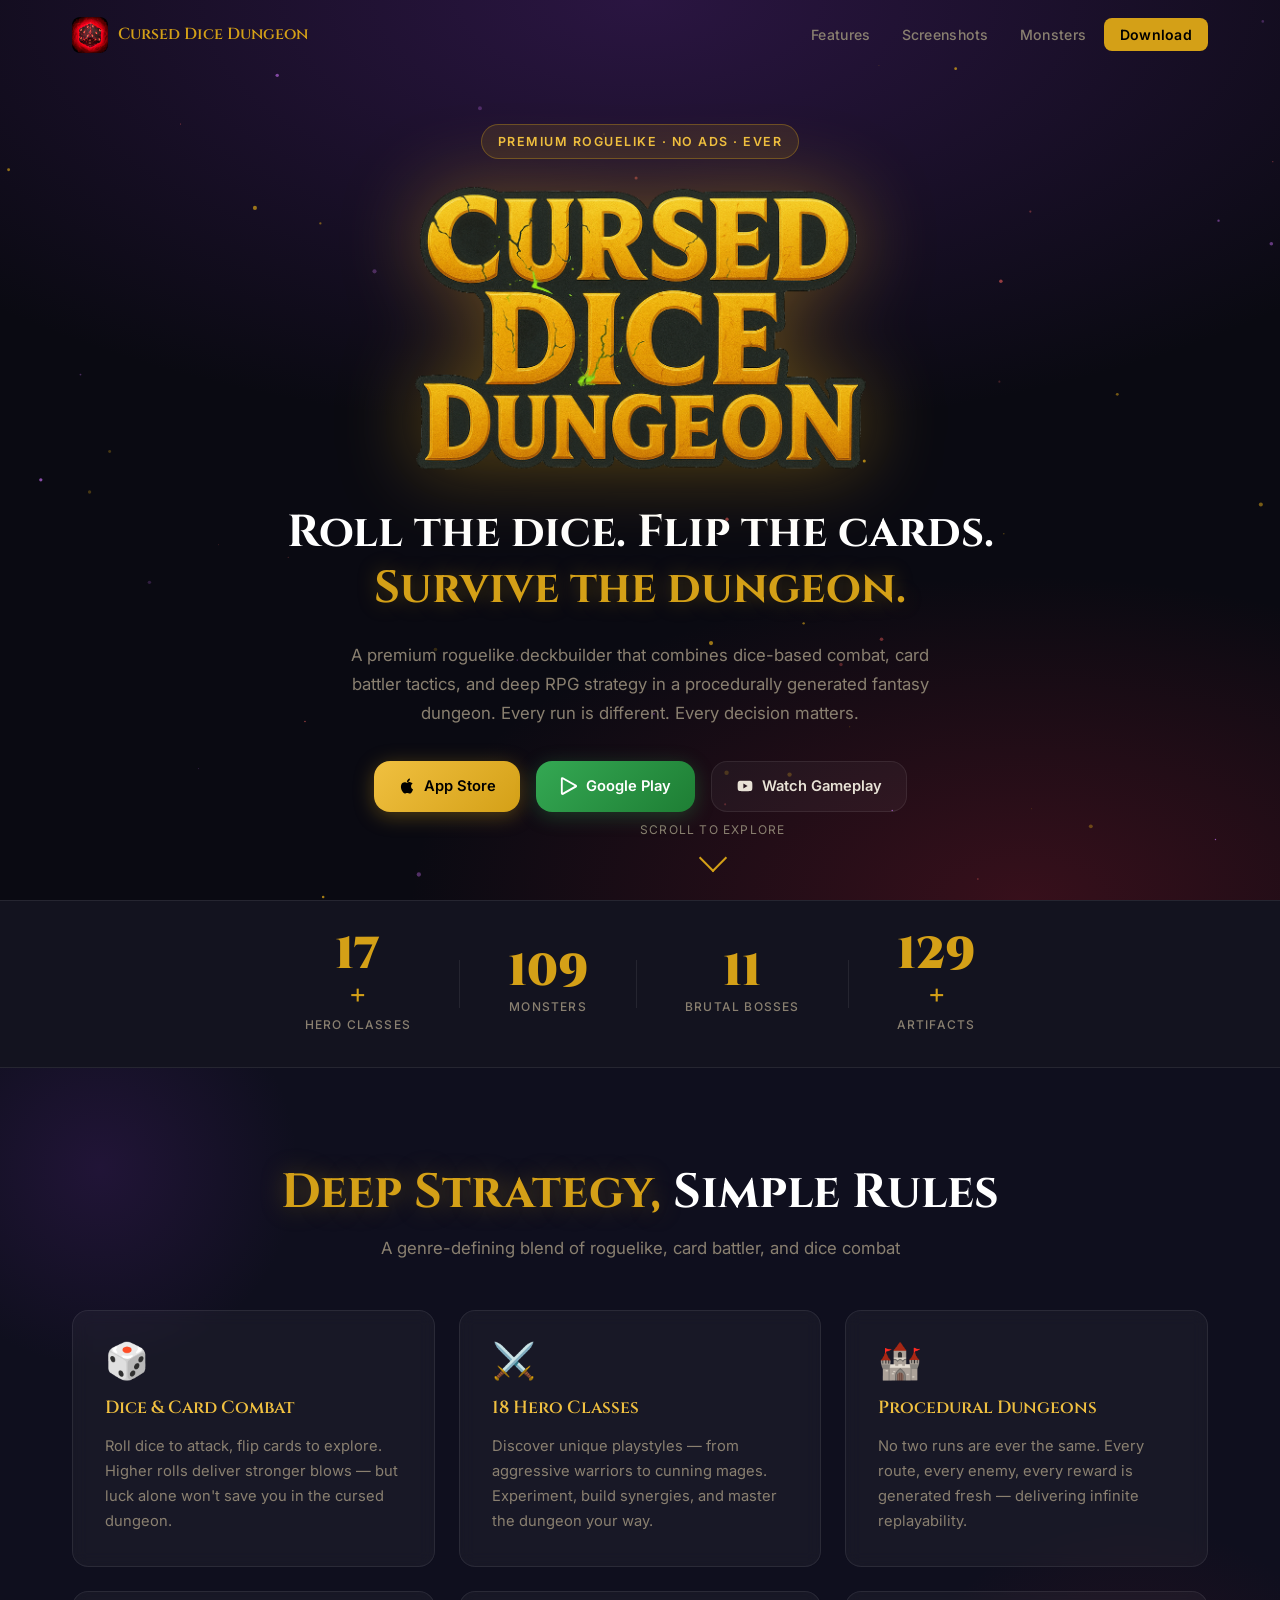
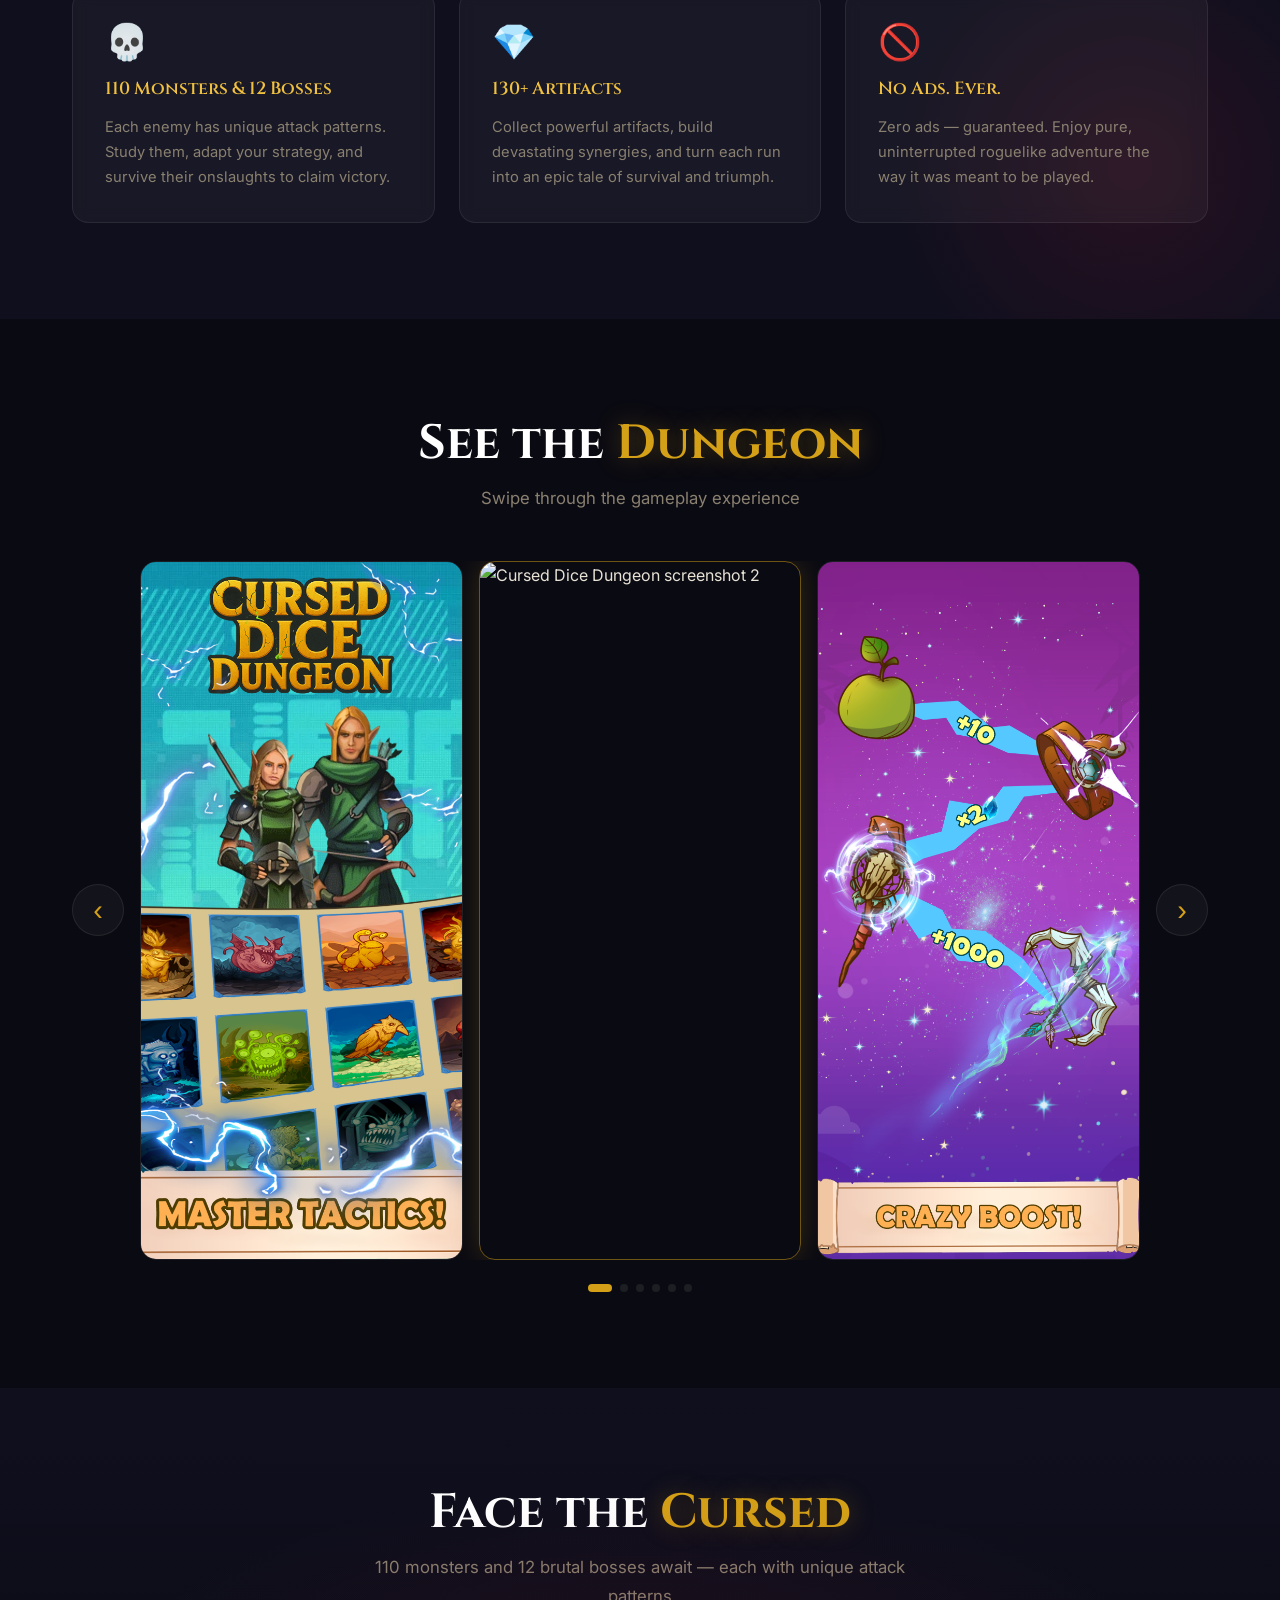
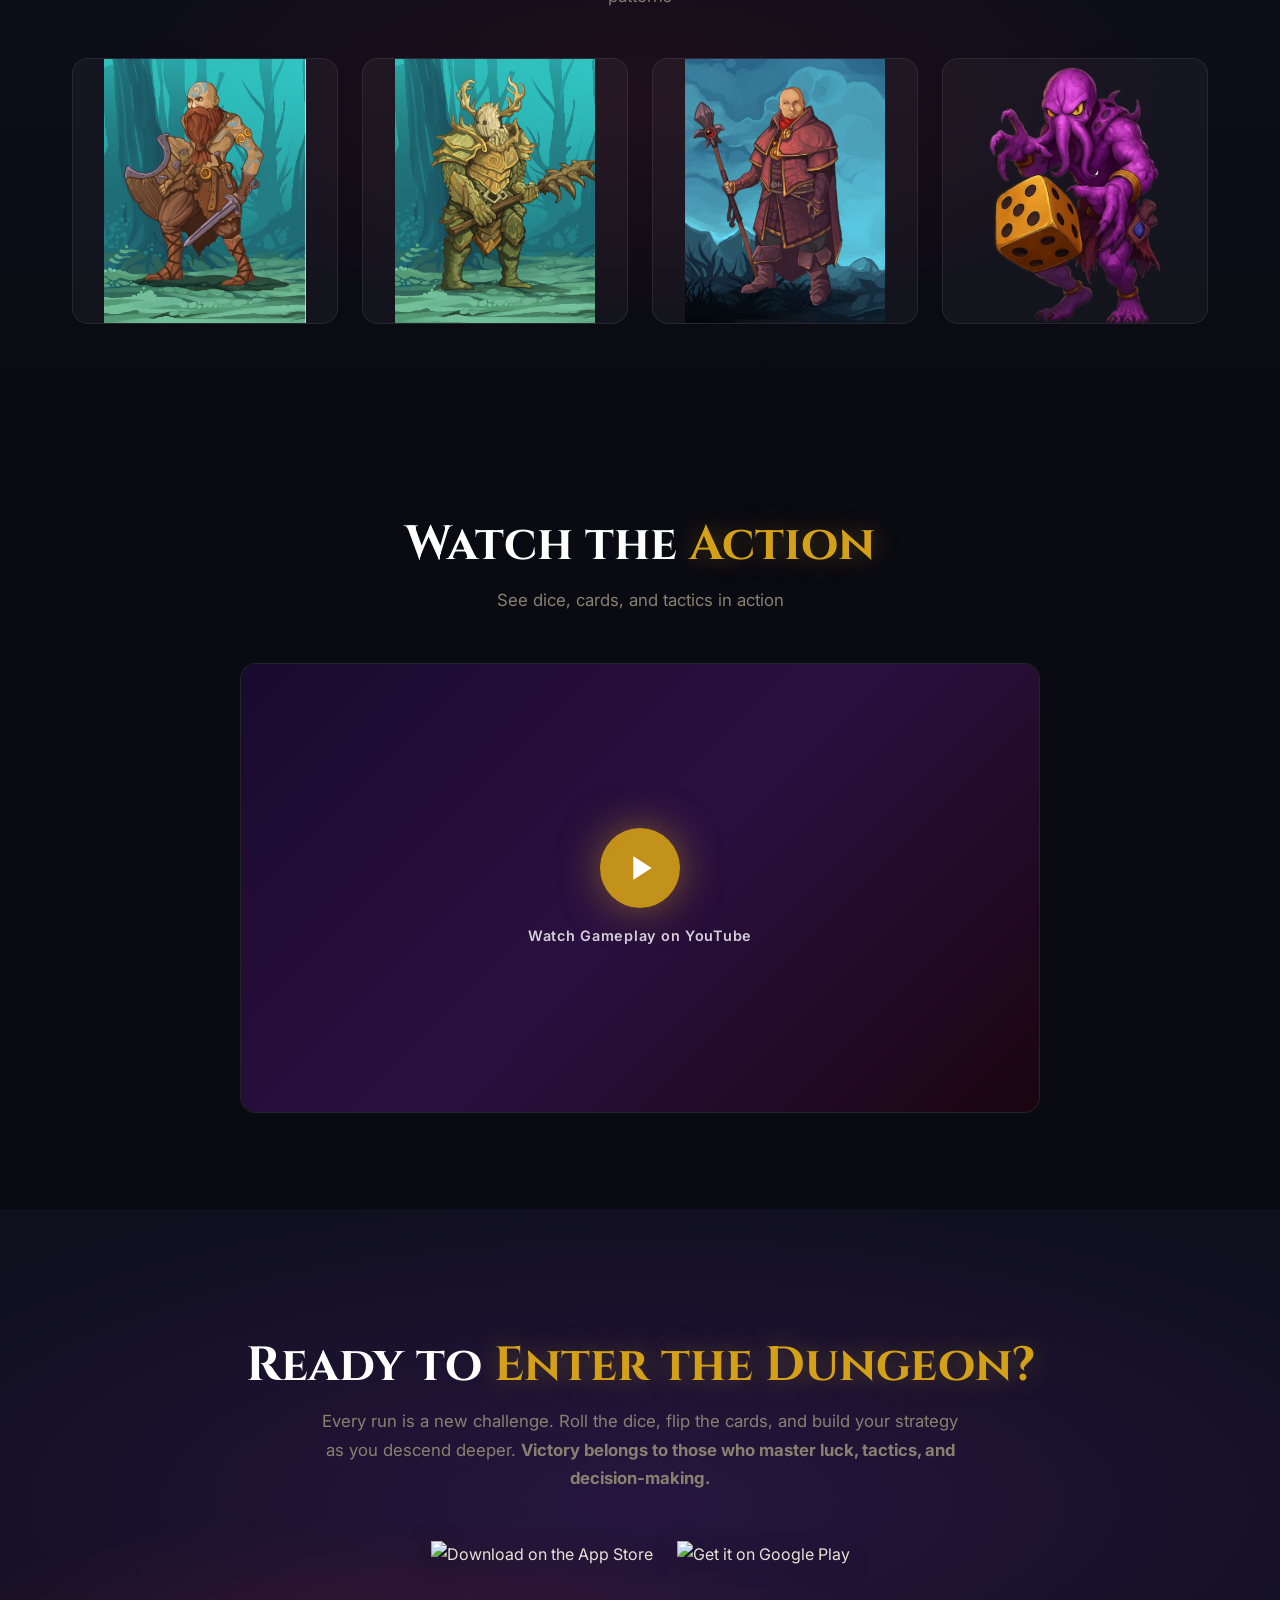
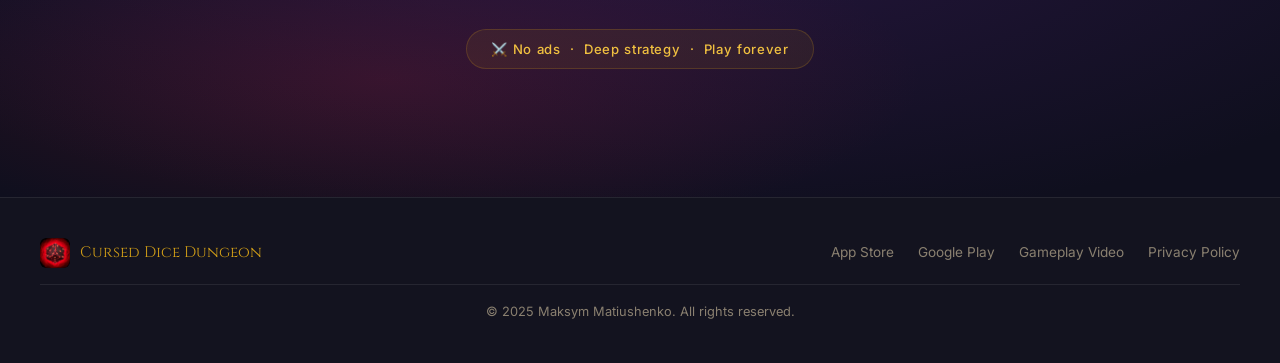
==== commit a40becda: "fix errors" ====
--- a/index.html
+++ b/index.html
@@ -82,7 +82,7 @@
   <!-- ===== STATS BAR ===== -->
   <div class="stats-bar reveal">
     <div class="stat-item">
-      <span class="stat-num" data-target="35">0</span><span class="stat-plus">+</span>
+      <span class="stat-num" data-target="18">0</span><span class="stat-plus">+</span>
       <span class="stat-label">Hero Classes</span>
     </div>
     <div class="stat-divider"></div>
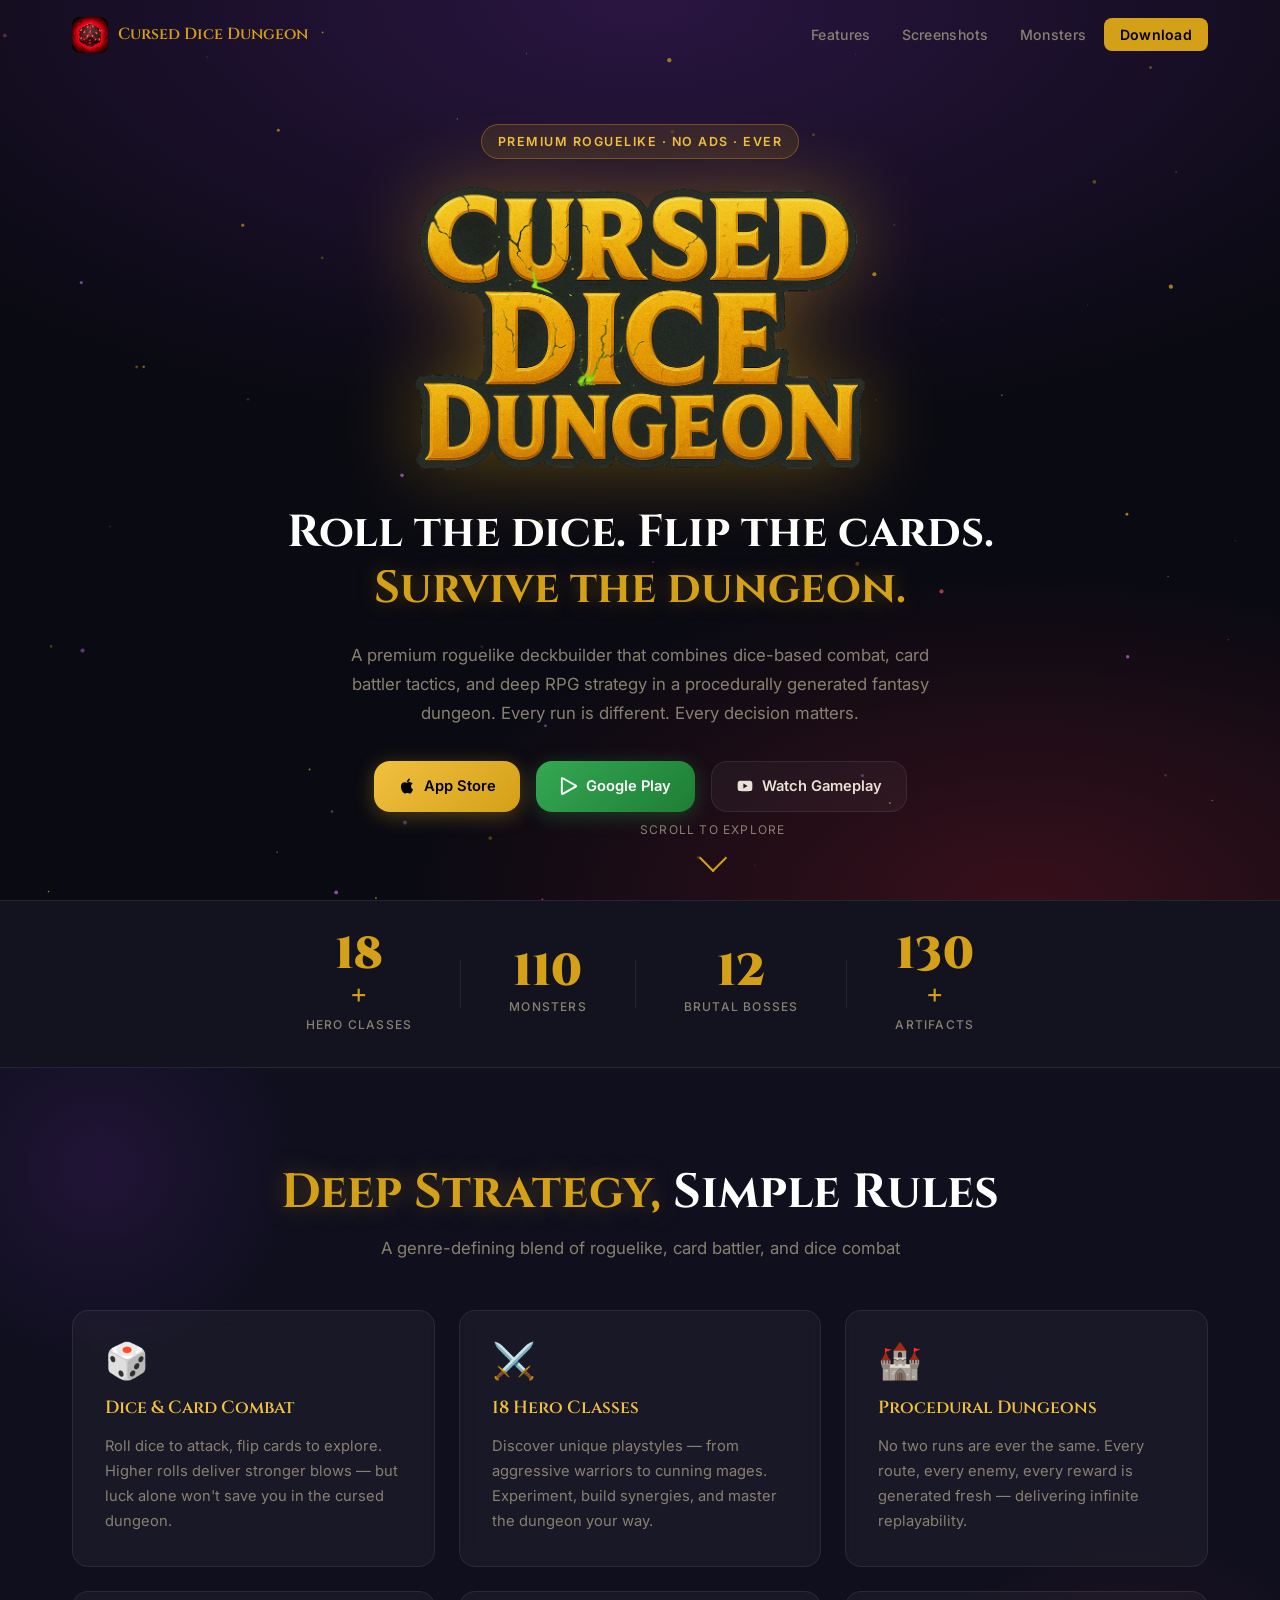
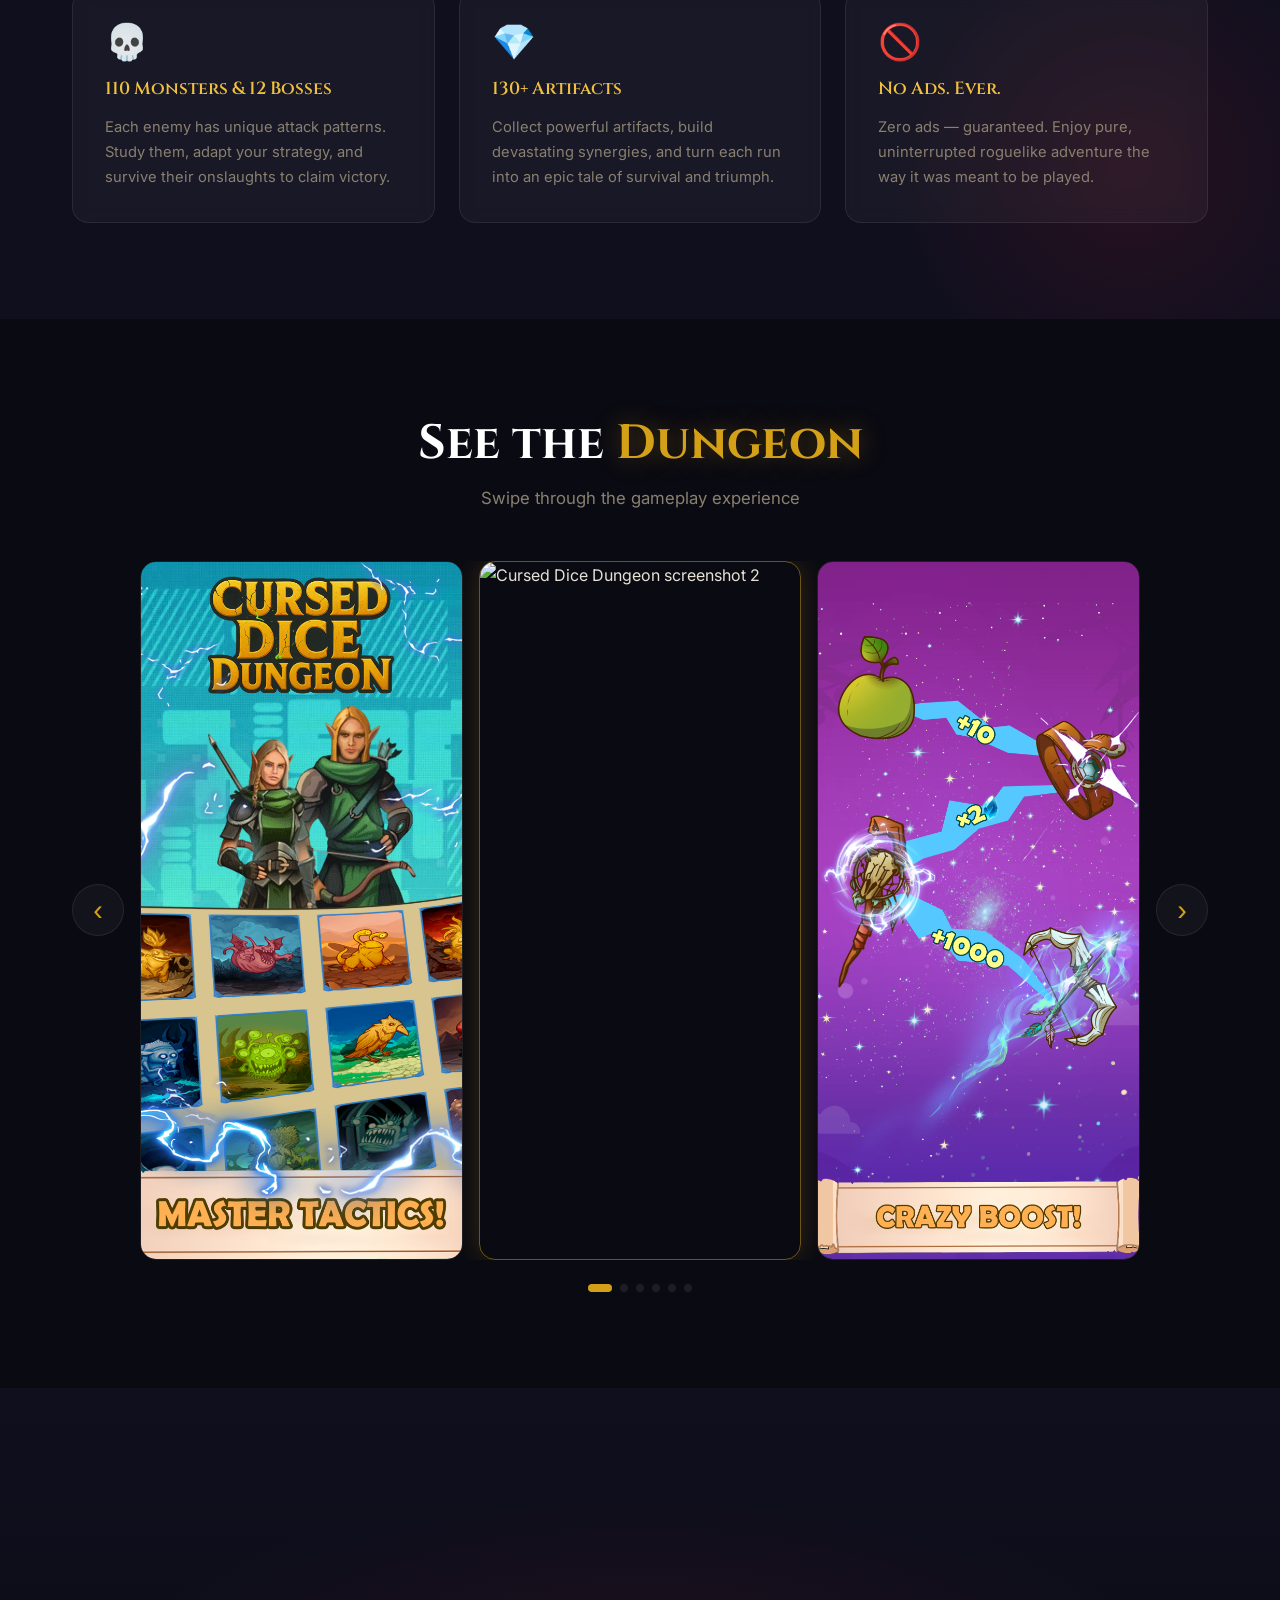
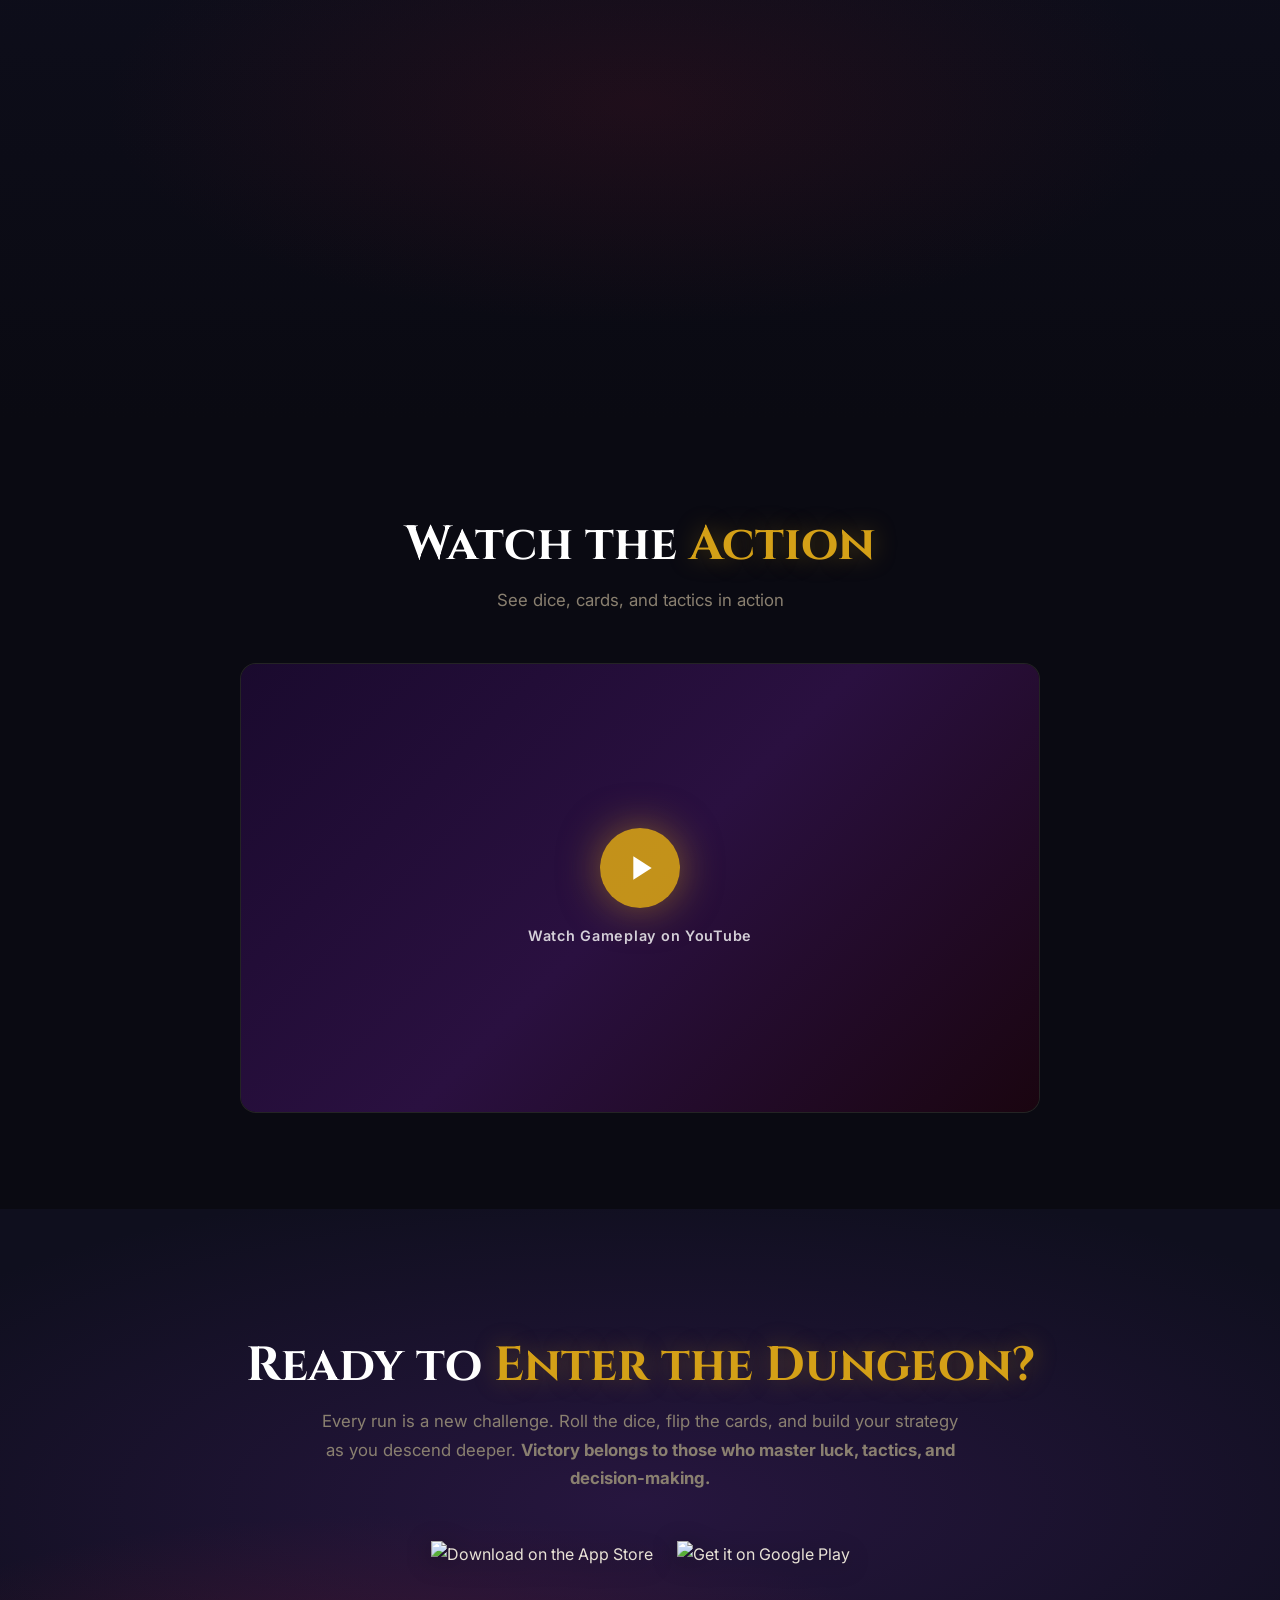
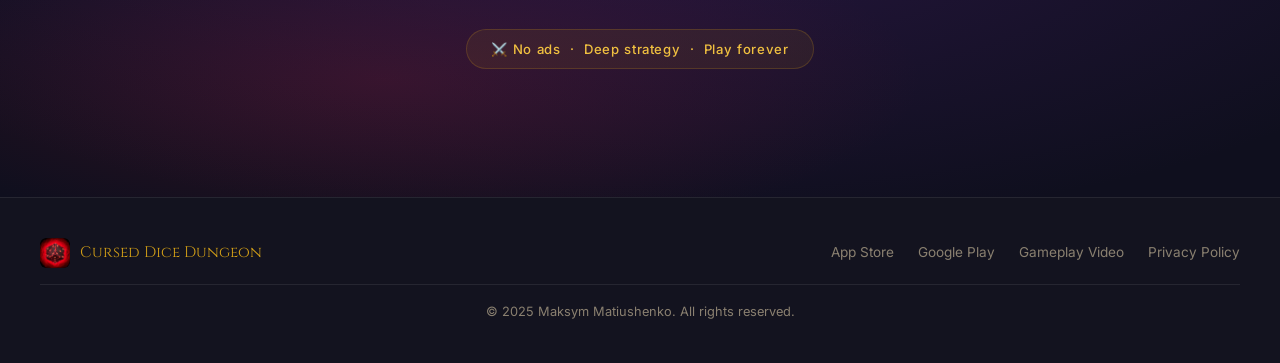
==== commit 54f74986: "fix hero counter error" ====
--- a/index.html
+++ b/index.html
@@ -4,7 +4,7 @@
   <meta charset="UTF-8" />
   <meta name="viewport" content="width=device-width, initial-scale=1.0" />
   <title>Cursed Dice Dungeon — Roguelike Deckbuilder</title>
-  <meta name="description" content="Survive the card dungeon — or die trying. 35 hero classes, 110 monsters and 12 brutal bosses. A premium roguelike deckbuilder with dice-based combat. No ads, ever." />
+  <meta name="description" content="Survive the card dungeon — or die trying. 18 hero classes, 110 monsters and 12 brutal bosses. A premium roguelike deckbuilder with dice-based combat. No ads, ever." />
   <meta name="keywords" content="deckbuilder,dungeon crawler,spire,card battler,strategy,single,fantasy,slay,indie,monster,loot,rogue,cursed dice dungeon" />
   <meta property="og:title" content="Cursed Dice Dungeon — Roguelike Deckbuilder" />
   <meta property="og:description" content="18 hero classes, 110 monsters, 12 brutal bosses. Roll dice. Flip cards. Survive." />
